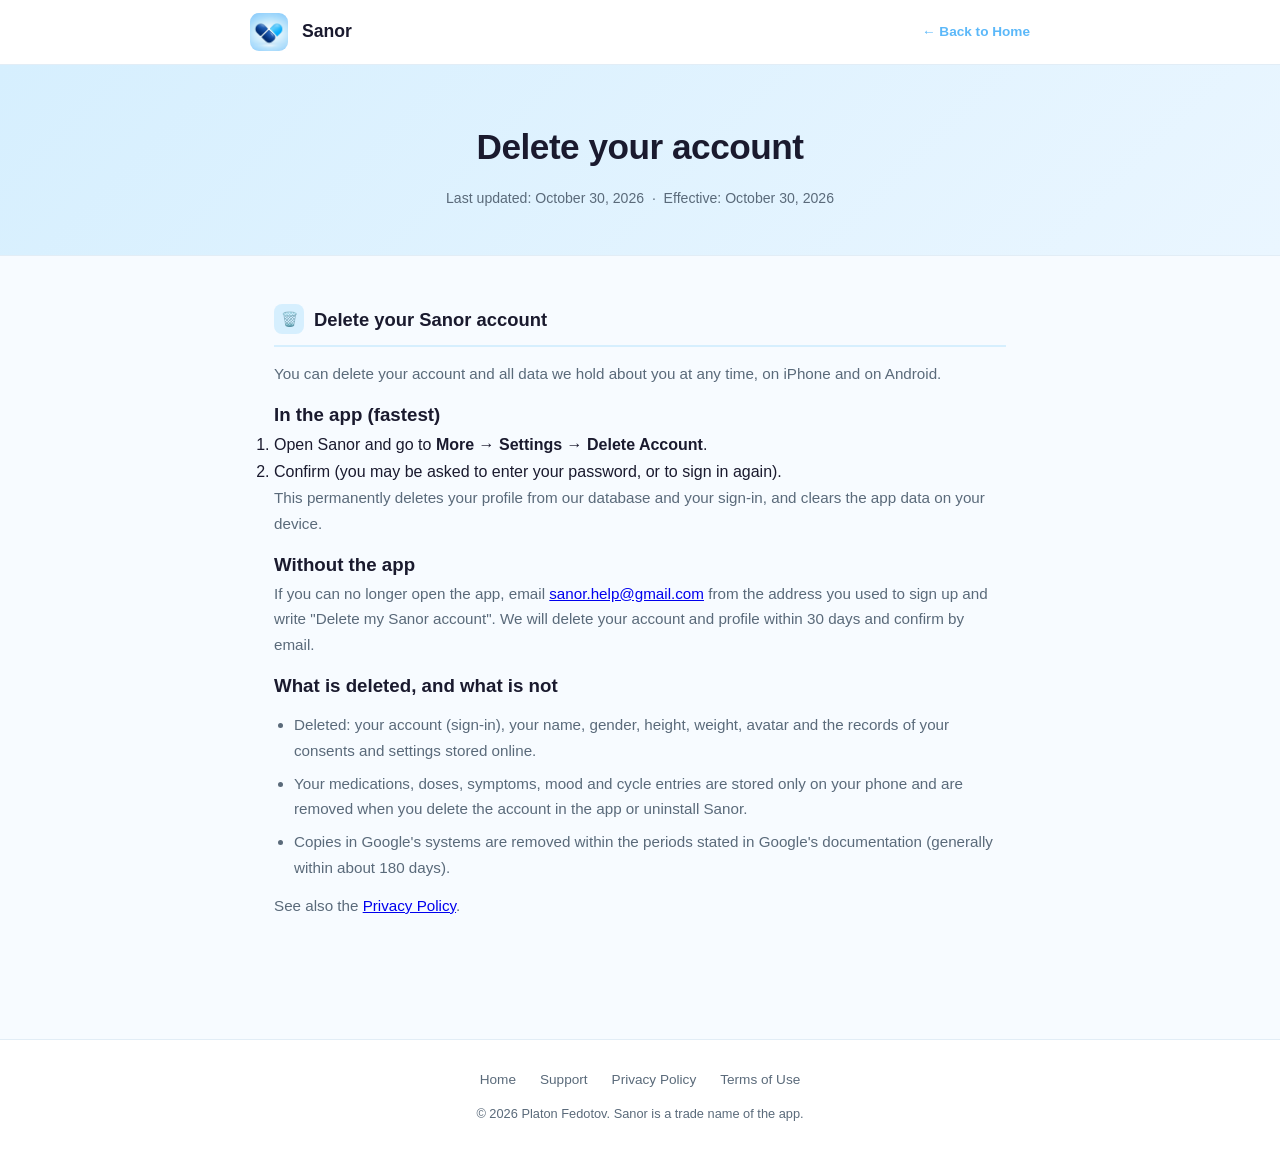
==== delete-account.html @ 9172b01b "Privacy policy for Android (Health Connect, Sign in with Google) and account deletion page Co-Author" ====
<!DOCTYPE html>
<html lang="en">
<head>
  <meta charset="UTF-8" />
  <meta name="viewport" content="width=device-width, initial-scale=1.0" />
  <title>Delete your account – Sanor</title>
  <style>
    *, *::before, *::after { box-sizing: border-box; margin: 0; padding: 0; }

    :root {
      --primary: #8DCDFB;
      --primary-dark: #5bb8f9;
      --primary-light: #d6effe;
      --text: #1a1a2e;
      --text-muted: #5a6a7a;
      --border: #e2edf6;
      --bg: #f7fbff;
      --white: #ffffff;
      --radius: 14px;
    }

    body {
      font-family: -apple-system, BlinkMacSystemFont, 'SF Pro Text', 'Segoe UI', Roboto, sans-serif;
      background: var(--bg);
      color: var(--text);
      line-height: 1.7;
    }

    header {
      background: var(--white);
      border-bottom: 1px solid var(--border);
      padding: 0 24px;
    }
    .header-inner {
      max-width: 780px;
      margin: 0 auto;
      display: flex;
      align-items: center;
      gap: 14px;
      height: 64px;
    }
    .header-logo {
      width: 38px; height: 38px;
      border-radius: 9px;
      object-fit: cover;
    }
    .header-logo-fallback {
      width: 38px; height: 38px;
      border-radius: 9px;
      background: linear-gradient(135deg, var(--primary), var(--primary-dark));
      display: flex; align-items: center; justify-content: center;
      font-size: 18px;
    }
    .header-title { font-size: 1.1rem; font-weight: 700; color: var(--text); }
    .header-back {
      margin-left: auto;
      font-size: 0.85rem;
      color: var(--primary-dark);
      text-decoration: none;
      font-weight: 600;
    }
    .header-back:hover { text-decoration: underline; }

    .hero {
      background: linear-gradient(135deg, var(--primary-light), #eaf6ff);
      padding: 52px 24px 44px;
      text-align: center;
      border-bottom: 1px solid var(--border);
    }
    .hero h1 {
      font-size: clamp(1.6rem, 4vw, 2.2rem);
      font-weight: 800;
      color: var(--text);
      letter-spacing: -0.5px;
      margin-bottom: 10px;
    }
    .hero-meta {
      font-size: 0.88rem;
      color: var(--text-muted);
    }

    main {
      max-width: 780px;
      margin: 0 auto;
      padding: 48px 24px 80px;
    }

    .intro-card {
      background: var(--white);
      border: 1.5px solid var(--primary);
      border-radius: var(--radius);
      padding: 22px 26px;
      margin-bottom: 40px;
      color: var(--text-muted);
      font-size: 0.95rem;
    }
    .intro-card strong { color: var(--text); }

    section {
      margin-bottom: 40px;
    }
    section h2 {
      font-size: 1.15rem;
      font-weight: 800;
      color: var(--text);
      margin-bottom: 14px;
      padding-bottom: 10px;
      border-bottom: 2px solid var(--primary-light);
      display: flex;
      align-items: center;
      gap: 10px;
    }
    section h2 .icon {
      width: 30px; height: 30px;
      border-radius: 8px;
      background: var(--primary-light);
      display: flex; align-items: center; justify-content: center;
      font-size: 14px;
      flex-shrink: 0;
    }
    section p {
      color: var(--text-muted);
      font-size: 0.95rem;
      margin-bottom: 12px;
    }
    section p:last-child { margin-bottom: 0; }
    section ul {
      margin: 10px 0 12px 20px;
      color: var(--text-muted);
      font-size: 0.95rem;
    }
    section ul li { margin-bottom: 7px; }

    .highlight-box {
      background: var(--primary-light);
      border-radius: 10px;
      padding: 16px 20px;
      font-size: 0.92rem;
      color: var(--text);
      margin: 14px 0;
    }

    .contact-block {
      background: var(--white);
      border: 1px solid var(--border);
      border-radius: var(--radius);
      padding: 24px 28px;
      margin-top: 14px;
    }
    .contact-block a {
      color: var(--primary-dark);
      text-decoration: none;
      font-weight: 600;
    }
    .contact-block a:hover { text-decoration: underline; }

    footer {
      background: var(--white);
      border-top: 1px solid var(--border);
      padding: 28px 24px;
      text-align: center;
    }
    .footer-inner { max-width: 780px; margin: 0 auto; }
    .footer-links {
      display: flex; justify-content: center; gap: 24px;
      margin-bottom: 12px; flex-wrap: wrap;
    }
    .footer-links a {
      color: var(--text-muted); font-size: 0.85rem;
      text-decoration: none; transition: color 0.2s;
    }
    .footer-links a:hover { color: var(--primary-dark); }
    .footer-copy { font-size: 0.8rem; color: var(--text-muted); }
  </style>
<link rel="icon" href="icon.jpeg">
</head>
<body>

<header>
  <div class="header-inner">
    <img src="icon.jpeg" alt="Sanor" class="header-logo"
         onerror="this.style.display='none'; this.nextElementSibling.style.display='flex';" />
    <div class="header-logo-fallback" style="display:none;">💊</div>
    <span class="header-title">Sanor</span>
    <a href="index.html" class="header-back">← Back to Home</a>
  </div>
</header>

<div class="hero">
  <h1>Delete your account</h1>
  <p class="hero-meta">Last updated: October 30, 2026 &nbsp;·&nbsp; Effective: October 30, 2026</p>
</div>

<main>

  <section>
    <h2><span class="icon">🗑️</span> Delete your Sanor account</h2>
    <p>You can delete your account and all data we hold about you at any time, on iPhone and on Android.</p>
    <h3>In the app (fastest)</h3>
    <ol>
      <li>Open Sanor and go to <strong>More → Settings → Delete Account</strong>.</li>
      <li>Confirm (you may be asked to enter your password, or to sign in again).</li>
    </ol>
    <p>This permanently deletes your profile from our database and your sign-in, and clears the app data on your device.</p>
    <h3>Without the app</h3>
    <p>If you can no longer open the app, email <a href="mailto:sanor.help@gmail.com">sanor.help@gmail.com</a> from the address you used to sign up and write "Delete my Sanor account". We will delete your account and profile within 30 days and confirm by email.</p>
    <h3>What is deleted, and what is not</h3>
    <ul>
      <li>Deleted: your account (sign-in), your name, gender, height, weight, avatar and the records of your consents and settings stored online.</li>
      <li>Your medications, doses, symptoms, mood and cycle entries are stored only on your phone and are removed when you delete the account in the app or uninstall Sanor.</li>
      <li>Copies in Google's systems are removed within the periods stated in Google's documentation (generally within about 180 days).</li>
    </ul>
    <p>See also the <a href="privacy.html">Privacy Policy</a>.</p>
  </section>

</main>

<footer>
  <div class="footer-inner">
    <div class="footer-links">
      <a href="index.html">Home</a>
      <a href="support.html">Support</a>
      <a href="privacy.html">Privacy Policy</a>
      <a href="terms.html">Terms of Use</a>
    </div>
    <p class="footer-copy">© 2026 Platon Fedotov. Sanor is a trade name of the app.</p>
  </div>
</footer>

</body>
</html>
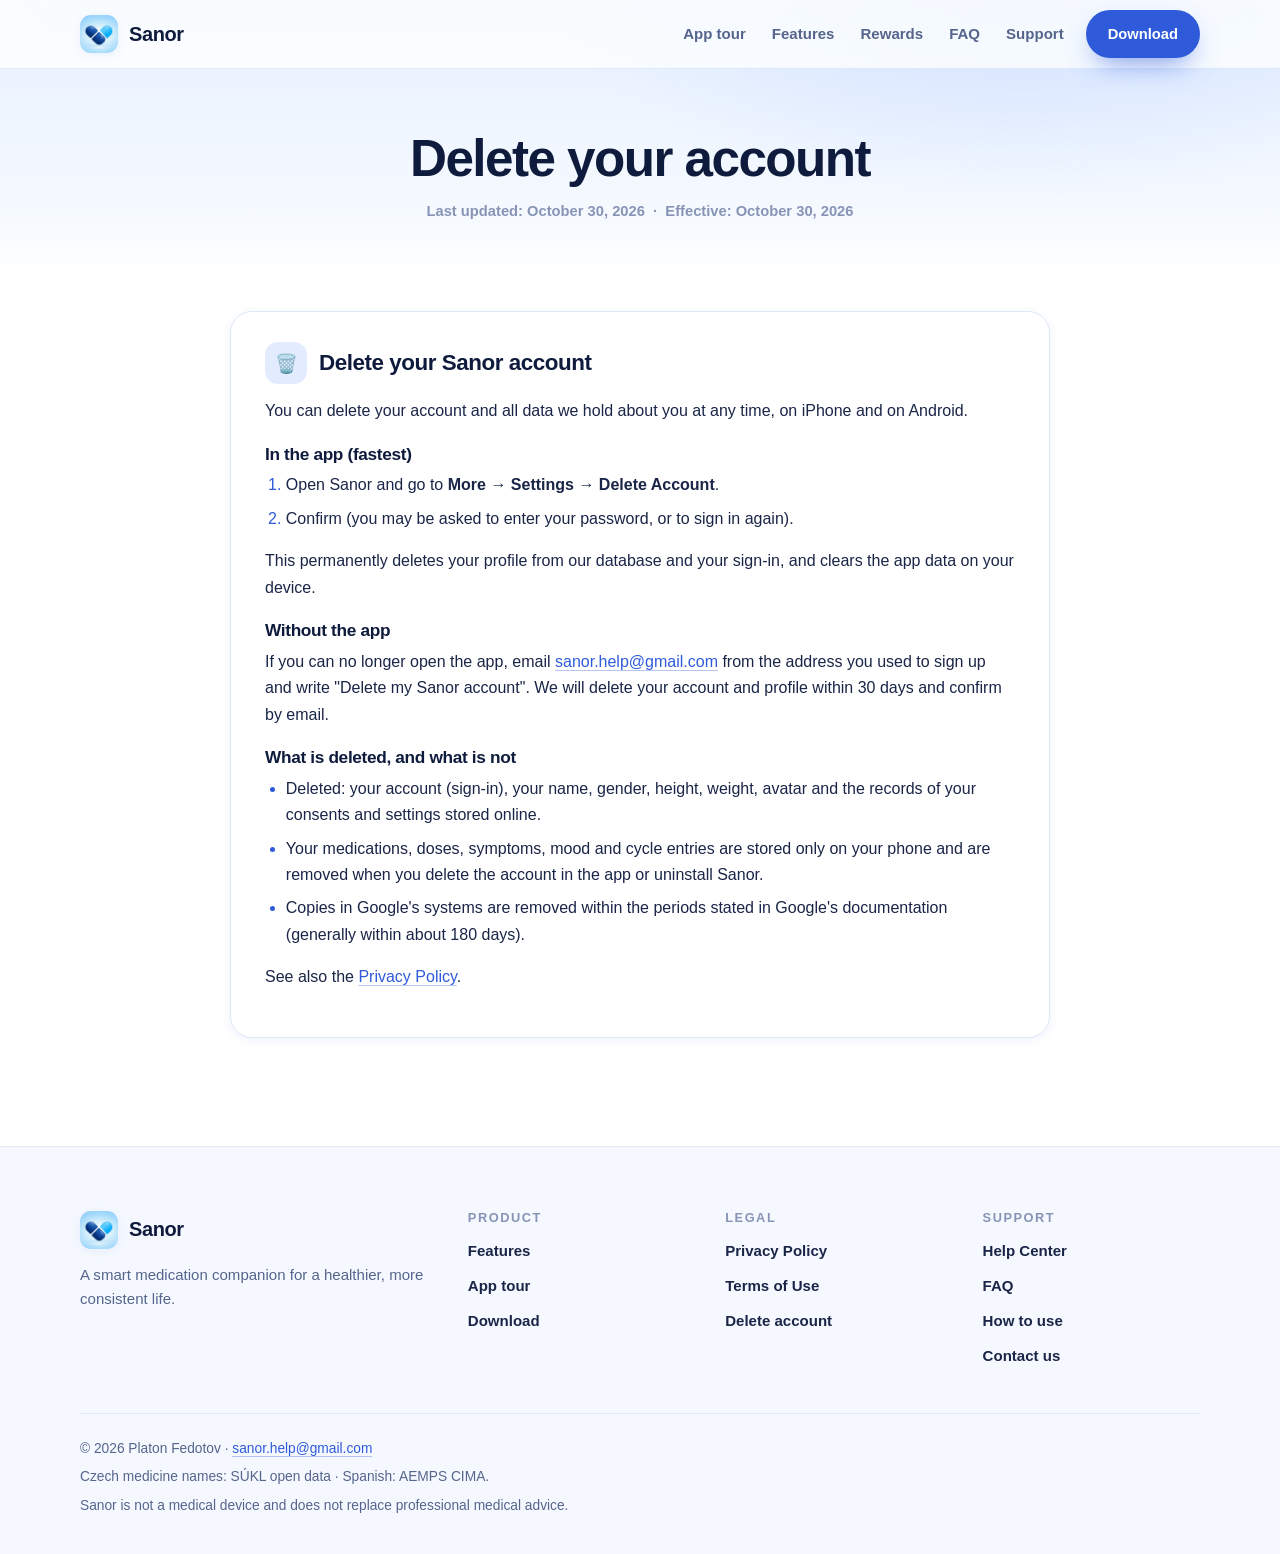
==== commit f77ab3cc: "Redesign site: light otter theme, EN/CZ/ES/DE pages, v1.7 cycle tracking - Shared assets/site.css + " ====
--- a/delete-account.html
+++ b/delete-account.html
@@ -2,197 +2,39 @@
 <html lang="en">
 <head>
   <meta charset="UTF-8" />
-  <meta name="viewport" content="width=device-width, initial-scale=1.0" />
+  <meta name="viewport" content="width=device-width, initial-scale=1" />
   <title>Delete your account – Sanor</title>
-  <style>
-    *, *::before, *::after { box-sizing: border-box; margin: 0; padding: 0; }
-
-    :root {
-      --primary: #8DCDFB;
-      --primary-dark: #5bb8f9;
-      --primary-light: #d6effe;
-      --text: #1a1a2e;
-      --text-muted: #5a6a7a;
-      --border: #e2edf6;
-      --bg: #f7fbff;
-      --white: #ffffff;
-      --radius: 14px;
-    }
-
-    body {
-      font-family: -apple-system, BlinkMacSystemFont, 'SF Pro Text', 'Segoe UI', Roboto, sans-serif;
-      background: var(--bg);
-      color: var(--text);
-      line-height: 1.7;
-    }
-
-    header {
-      background: var(--white);
-      border-bottom: 1px solid var(--border);
-      padding: 0 24px;
-    }
-    .header-inner {
-      max-width: 780px;
-      margin: 0 auto;
-      display: flex;
-      align-items: center;
-      gap: 14px;
-      height: 64px;
-    }
-    .header-logo {
-      width: 38px; height: 38px;
-      border-radius: 9px;
-      object-fit: cover;
-    }
-    .header-logo-fallback {
-      width: 38px; height: 38px;
-      border-radius: 9px;
-      background: linear-gradient(135deg, var(--primary), var(--primary-dark));
-      display: flex; align-items: center; justify-content: center;
-      font-size: 18px;
-    }
-    .header-title { font-size: 1.1rem; font-weight: 700; color: var(--text); }
-    .header-back {
-      margin-left: auto;
-      font-size: 0.85rem;
-      color: var(--primary-dark);
-      text-decoration: none;
-      font-weight: 600;
-    }
-    .header-back:hover { text-decoration: underline; }
-
-    .hero {
-      background: linear-gradient(135deg, var(--primary-light), #eaf6ff);
-      padding: 52px 24px 44px;
-      text-align: center;
-      border-bottom: 1px solid var(--border);
-    }
-    .hero h1 {
-      font-size: clamp(1.6rem, 4vw, 2.2rem);
-      font-weight: 800;
-      color: var(--text);
-      letter-spacing: -0.5px;
-      margin-bottom: 10px;
-    }
-    .hero-meta {
-      font-size: 0.88rem;
-      color: var(--text-muted);
-    }
-
-    main {
-      max-width: 780px;
-      margin: 0 auto;
-      padding: 48px 24px 80px;
-    }
-
-    .intro-card {
-      background: var(--white);
-      border: 1.5px solid var(--primary);
-      border-radius: var(--radius);
-      padding: 22px 26px;
-      margin-bottom: 40px;
-      color: var(--text-muted);
-      font-size: 0.95rem;
-    }
-    .intro-card strong { color: var(--text); }
-
-    section {
-      margin-bottom: 40px;
-    }
-    section h2 {
-      font-size: 1.15rem;
-      font-weight: 800;
-      color: var(--text);
-      margin-bottom: 14px;
-      padding-bottom: 10px;
-      border-bottom: 2px solid var(--primary-light);
-      display: flex;
-      align-items: center;
-      gap: 10px;
-    }
-    section h2 .icon {
-      width: 30px; height: 30px;
-      border-radius: 8px;
-      background: var(--primary-light);
-      display: flex; align-items: center; justify-content: center;
-      font-size: 14px;
-      flex-shrink: 0;
-    }
-    section p {
-      color: var(--text-muted);
-      font-size: 0.95rem;
-      margin-bottom: 12px;
-    }
-    section p:last-child { margin-bottom: 0; }
-    section ul {
-      margin: 10px 0 12px 20px;
-      color: var(--text-muted);
-      font-size: 0.95rem;
-    }
-    section ul li { margin-bottom: 7px; }
-
-    .highlight-box {
-      background: var(--primary-light);
-      border-radius: 10px;
-      padding: 16px 20px;
-      font-size: 0.92rem;
-      color: var(--text);
-      margin: 14px 0;
-    }
-
-    .contact-block {
-      background: var(--white);
-      border: 1px solid var(--border);
-      border-radius: var(--radius);
-      padding: 24px 28px;
-      margin-top: 14px;
-    }
-    .contact-block a {
-      color: var(--primary-dark);
-      text-decoration: none;
-      font-weight: 600;
-    }
-    .contact-block a:hover { text-decoration: underline; }
-
-    footer {
-      background: var(--white);
-      border-top: 1px solid var(--border);
-      padding: 28px 24px;
-      text-align: center;
-    }
-    .footer-inner { max-width: 780px; margin: 0 auto; }
-    .footer-links {
-      display: flex; justify-content: center; gap: 24px;
-      margin-bottom: 12px; flex-wrap: wrap;
-    }
-    .footer-links a {
-      color: var(--text-muted); font-size: 0.85rem;
-      text-decoration: none; transition: color 0.2s;
-    }
-    .footer-links a:hover { color: var(--primary-dark); }
-    .footer-copy { font-size: 0.8rem; color: var(--text-muted); }
-  </style>
-<link rel="icon" href="icon.jpeg">
+  <meta name="description" content="How to delete your Sanor account and data, in the app or by email." />
+  <meta name="theme-color" content="#e7f0ff" />
+  <link rel="icon" href="/icon.jpeg" />
+  <link rel="apple-touch-icon" href="/icon.jpeg" />
+  <link rel="canonical" href="https://www.sanorapp.com/delete-account.html" />
+  <link rel="stylesheet" href="/assets/site.css" />
 </head>
 <body>
-
-<header>
-  <div class="header-inner">
-    <img src="icon.jpeg" alt="Sanor" class="header-logo"
-         onerror="this.style.display='none'; this.nextElementSibling.style.display='flex';" />
-    <div class="header-logo-fallback" style="display:none;">💊</div>
-    <span class="header-title">Sanor</span>
-    <a href="index.html" class="header-back">← Back to Home</a>
+<header class="nav">
+  <div class="wrap nav-in">
+    <a class="brand" href="/" aria-label="Sanor"><img src="/icon.jpeg" alt="" width="38" height="38" />Sanor</a>
+    <ul class="nav-links">
+      <li><a href="/#tour">App tour</a></li>
+      <li><a href="/#features">Features</a></li>
+      <li><a href="/#rewards">Rewards</a></li>
+      <li><a href="/#faq">FAQ</a></li>
+      <li><a href="/support.html">Support</a></li>
+    </ul>
+    <a class="btn btn-primary btn-sm" href="https://apps.apple.com/cz/app/sanor/id6766075127">Download</a>
   </div>
 </header>
 
-<div class="hero">
-  <h1>Delete your account</h1>
-  <p class="hero-meta">Last updated: October 30, 2026 &nbsp;·&nbsp; Effective: October 30, 2026</p>
+<div class="page-hero">
+  <div class="wrap">
+    <h1>Delete your account</h1>
+    <p class="meta">Last updated: October 30, 2026 &nbsp;·&nbsp; Effective: October 30, 2026</p>
+    
+  </div>
 </div>
 
-<main>
-
+<main class="doc" id="main">
   <section>
     <h2><span class="icon">🗑️</span> Delete your Sanor account</h2>
     <p>You can delete your account and all data we hold about you at any time, on iPhone and on Android.</p>
@@ -212,20 +54,49 @@
     </ul>
     <p>See also the <a href="privacy.html">Privacy Policy</a>.</p>
   </section>
-
 </main>
 
-<footer>
-  <div class="footer-inner">
-    <div class="footer-links">
-      <a href="index.html">Home</a>
-      <a href="support.html">Support</a>
-      <a href="privacy.html">Privacy Policy</a>
-      <a href="terms.html">Terms of Use</a>
+<footer class="footer">
+  <div class="wrap">
+    <div class="foot-grid">
+      <div>
+        <a class="brand" href="/"><img src="/icon.jpeg" alt="" width="38" height="38" />Sanor</a>
+        <p>A smart medication companion for a healthier, more consistent life.</p>
+      </div>
+      <div>
+        <h4>Product</h4>
+        <ul>
+          <li><a href="/#features">Features</a></li>
+          <li><a href="/#tour">App tour</a></li>
+          <li><a href="/#download">Download</a></li>
+        </ul>
+      </div>
+      <div>
+        <h4>Legal</h4>
+        <ul>
+          <li><a href="/privacy.html">Privacy Policy</a></li>
+          <li><a href="/terms.html">Terms of Use</a></li>
+          <li><a href="/delete-account.html">Delete account</a></li>
+        </ul>
+      </div>
+      <div>
+        <h4>Support</h4>
+        <ul>
+          <li><a href="/support.html">Help Center</a></li>
+          <li><a href="/support.html#faq">FAQ</a></li>
+          <li><a href="/support.html#how-to">How to use</a></li>
+          <li><a href="mailto:sanor.help@gmail.com">Contact us</a></li>
+        </ul>
+      </div>
     </div>
-    <p class="footer-copy">© 2026 Platon Fedotov. Sanor is a trade name of the app.</p>
+    <div class="foot-bottom">
+      <p>© 2026 Platon Fedotov · <a href="mailto:sanor.help@gmail.com">sanor.help@gmail.com</a></p>
+      <p>Czech medicine names: SÚKL open data · Spanish: AEMPS CIMA.</p>
+      <p>Sanor is not a medical device and does not replace professional medical advice.</p>
+    </div>
   </div>
 </footer>
 
+<script src="/assets/site.js" defer></script>
 </body>
 </html>
--- a/assets/site.css
+++ b/assets/site.css
@@ -0,0 +1,442 @@
+/* ==========================================================================
+   Sanor website — shared styles (home, support, privacy, terms, delete-account)
+   Light, soft, rounded — matches the app (sky blue, cobalt, otter).
+   ========================================================================== */
+
+:root {
+  --sky-50:  #f5f9ff;
+  --sky-100: #eaf2ff;
+  --sky-200: #d9e7ff;
+  --sky-300: #bcd5fb;
+  --blue:        #2f5bdb;
+  --blue-hover:  #244ac0;
+  --blue-soft:   #e3ebff;
+  --navy:  #0f1b3d;
+  --text:  #1a2547;
+  --muted: #55648c;
+  --faint: #8794b5;
+  --line:  #dfe8f7;
+  --white: #ffffff;
+  --green: #2fc88c;
+  --green-soft: #dcf6ec;
+  --amber: #c97a00;
+  --amber-soft: #fff1d9;
+  --purple: #8b6cf6;
+  --purple-soft: #ece6ff;
+  --coral: #ff7b5c;
+  --coral-soft: #ffe6df;
+
+  --r-sm: 14px;
+  --r-md: 22px;
+  --r-lg: 32px;
+  --shadow-sm: 0 2px 10px rgba(47, 91, 219, .08);
+  --shadow-md: 0 14px 40px -14px rgba(47, 91, 219, .28);
+  --shadow-lg: 0 40px 80px -30px rgba(25, 45, 110, .45);
+
+  --font: ui-rounded, "SF Pro Rounded", -apple-system, BlinkMacSystemFont, "Segoe UI", "Helvetica Neue", Roboto, Arial, sans-serif;
+  --wrap: 1120px;
+}
+
+*, *::before, *::after { box-sizing: border-box; }
+html { scroll-behavior: smooth; -webkit-text-size-adjust: 100%; }
+body {
+  margin: 0;
+  font-family: var(--font);
+  color: var(--text);
+  background: var(--white);
+  line-height: 1.65;
+  -webkit-font-smoothing: antialiased;
+  overflow-x: hidden;
+}
+img, svg { max-width: 100%; }
+img { display: block; }
+a { color: var(--blue); text-decoration-color: rgba(47,91,219,.35); text-underline-offset: 3px; }
+a:hover { color: var(--blue-hover); }
+h1, h2, h3, h4 { color: var(--navy); line-height: 1.15; margin: 0; letter-spacing: -.02em; text-wrap: balance; }
+p { margin: 0 0 1em; }
+/* long compound words (German, Czech): never push a grid column wider than the screen */
+.news > *, .plat > *, .row > *, .bento > *, .rewards-grid > *, .p3 > *, .cta-card > *, .foot-grid > * { min-width: 0; }
+h1, h2, h3, p, li { overflow-wrap: break-word; }
+@media (max-width: 980px) { h2, h3, .card p, .news-main li { hyphens: auto; -webkit-hyphens: auto; } }
+.wrap { width: min(var(--wrap), 100% - 40px); margin-inline: auto; }
+.sr-only { position: absolute; width: 1px; height: 1px; overflow: hidden; clip: rect(0 0 0 0); white-space: nowrap; }
+:focus-visible { outline: 3px solid var(--blue); outline-offset: 3px; border-radius: 8px; }
+
+.ico { width: 1.25em; height: 1.25em; fill: none; stroke: currentColor; stroke-width: 2; stroke-linecap: round; stroke-linejoin: round; flex: none; }
+
+/* ── Buttons ───────────────────────────────────────────────────────────── */
+.btn {
+  display: inline-flex; align-items: center; justify-content: center; gap: 10px;
+  font: inherit; font-weight: 700; font-size: 1rem;
+  padding: 15px 26px; border-radius: 999px; border: 2px solid transparent;
+  text-decoration: none; cursor: pointer;
+  transition: transform .18s ease, box-shadow .2s ease, background .2s ease, border-color .2s ease;
+}
+.btn:hover { transform: translateY(-2px); }
+.btn-primary { background: var(--blue); color: #fff; box-shadow: 0 12px 28px -10px rgba(47,91,219,.7); }
+.btn-primary:hover { background: var(--blue-hover); color: #fff; box-shadow: 0 16px 34px -10px rgba(47,91,219,.8); }
+.btn-ghost { background: rgba(255,255,255,.7); color: var(--navy); border-color: var(--sky-300); }
+.btn-ghost:hover { background: #fff; border-color: var(--blue); color: var(--blue); }
+.btn-sm { padding: 10px 20px; font-size: .92rem; }
+.btn-light { background: #fff; color: var(--blue); box-shadow: 0 12px 28px -12px rgba(15,27,61,.5); }
+.btn-light:hover { color: var(--blue-hover); }
+
+/* ── Navigation ────────────────────────────────────────────────────────── */
+.nav {
+  position: fixed; inset: 0 0 auto 0; z-index: 100;
+  background: rgba(255,255,255,.78);
+  backdrop-filter: saturate(1.6) blur(18px); -webkit-backdrop-filter: saturate(1.6) blur(18px);
+  border-bottom: 1px solid rgba(188,213,251,.5);
+}
+.nav-in { display: flex; align-items: center; gap: 22px; height: 68px; }
+.brand { display: inline-flex; align-items: center; gap: 11px; text-decoration: none; color: var(--navy); font-weight: 800; font-size: 1.25rem; letter-spacing: -.02em; margin-right: auto; }
+.brand img { width: 38px; height: 38px; border-radius: 11px; box-shadow: var(--shadow-sm); }
+.nav-links { display: flex; gap: 26px; list-style: none; margin: 0; padding: 0; }
+.nav-links a { color: var(--muted); text-decoration: none; font-weight: 600; font-size: .94rem; padding: 6px 0; }
+.nav-links a:hover { color: var(--blue); }
+.lang { display: inline-flex; background: var(--sky-100); border-radius: 999px; padding: 3px; gap: 2px; }
+.lang a { text-decoration: none; font-weight: 700; font-size: .78rem; color: var(--muted); padding: 5px 10px; border-radius: 999px; letter-spacing: .04em; }
+.lang a[aria-current="true"] { background: #fff; color: var(--blue); box-shadow: var(--shadow-sm); }
+.lang a:hover { color: var(--blue); }
+
+/* ── Hero ──────────────────────────────────────────────────────────────── */
+.hero {
+  position: relative; overflow: hidden;
+  padding: 140px 0 90px;
+  background:
+    radial-gradient(900px 520px at 85% 0%, #cfe0ff 0%, transparent 62%),
+    radial-gradient(700px 480px at 0% 30%, #e3efff 0%, transparent 60%),
+    linear-gradient(180deg, #e7f0ff 0%, #f6faff 70%, #fff 100%);
+}
+.hero-grid { display: grid; grid-template-columns: 1.05fr .95fr; gap: 40px; align-items: center; }
+.hero-grid > * { min-width: 0; }
+.pill {
+  display: inline-flex; align-items: center; gap: 8px;
+  background: #fff; color: var(--blue); font-weight: 700; font-size: .82rem;
+  padding: 7px 14px 7px 10px; border-radius: 999px; box-shadow: var(--shadow-sm); margin-bottom: 22px;
+}
+.pill i { width: 8px; height: 8px; border-radius: 50%; background: var(--green); box-shadow: 0 0 0 4px var(--green-soft); }
+.hero h1 { font-size: clamp(2.3rem, 4.4vw, 3.9rem); font-weight: 900; letter-spacing: -.035em; line-height: 1.06; margin-bottom: 22px; overflow-wrap: break-word; }
+.hero h1 em { font-style: normal; color: var(--blue); position: relative; }
+.hero h1 em::after {
+  content: ""; position: absolute; left: 0; right: 0; bottom: -.05em; height: .14em; border-radius: 99px;
+  background: linear-gradient(90deg, var(--sky-300), rgba(188,213,251,0));
+}
+.hero-sub { font-size: 1.18rem; color: var(--muted); max-width: 33em; margin-bottom: 32px; }
+.hero-cta { display: flex; flex-wrap: wrap; gap: 14px; margin-bottom: 30px; }
+.chips { display: flex; flex-wrap: wrap; gap: 10px 10px; padding: 0; margin: 0; list-style: none; }
+.chips li { display: inline-flex; align-items: center; gap: 7px; font-size: .88rem; font-weight: 600; color: var(--muted); background: rgba(255,255,255,.75); border: 1px solid var(--line); border-radius: 999px; padding: 6px 13px 6px 10px; }
+.chips .ico { color: var(--green); width: 1.1em; height: 1.1em; }
+
+.hero-visual { position: relative; display: flex; justify-content: center; min-height: 560px; }
+.hero-visual .phone { width: min(300px, 62vw); transform: rotate(2.5deg); }
+.hero-otter {
+  position: absolute; left: -4%; bottom: -4%; width: 168px; height: 168px; border-radius: 50%;
+  border: 6px solid #fff; box-shadow: var(--shadow-md); object-fit: cover; background: #fff; z-index: 3;
+}
+.float {
+  position: absolute; z-index: 4; display: flex; align-items: center; gap: 12px;
+  background: rgba(255,255,255,.96); border-radius: 20px; padding: 12px 16px 12px 12px;
+  box-shadow: 0 18px 40px -16px rgba(25,45,110,.4); font-size: .9rem; line-height: 1.25;
+  animation: bob 6s ease-in-out infinite;
+}
+.float b { display: block; color: var(--navy); font-size: .95rem; }
+.float span { color: var(--muted); font-size: .8rem; }
+.float .dot { width: 40px; height: 40px; border-radius: 13px; display: grid; place-items: center; flex: none; }
+.float-a { top: 9%; right: -2%; }
+.float-b { top: 44%; left: -6%; animation-delay: -2s; }
+.float-c { bottom: 8%; right: -4%; animation-delay: -4s; }
+.dot-orange { background: var(--amber-soft); color: var(--amber); }
+.dot-green { background: var(--green-soft); color: #139a66; }
+.dot-blue { background: var(--blue-soft); color: var(--blue); }
+@keyframes bob { 0%,100% { transform: translateY(0); } 50% { transform: translateY(-9px); } }
+
+/* ── Phone frame ───────────────────────────────────────────────────────── */
+.phone {
+  position: relative; background: linear-gradient(160deg, #1c2a55, #0b1330);
+  border-radius: 46px; padding: 9px;
+  box-shadow: var(--shadow-lg), inset 0 0 0 1.5px rgba(255,255,255,.14);
+}
+.phone img { width: 100%; height: auto; border-radius: 38px; background: var(--sky-100); }
+
+/* ── Sections ──────────────────────────────────────────────────────────── */
+.section { padding: 100px 0; }
+.section-tint { background: linear-gradient(180deg, #fff 0%, var(--sky-50) 18%, var(--sky-50) 82%, #fff 100%); }
+.head { max-width: 640px; margin: 0 auto 60px; text-align: center; }
+.eyebrow { display: inline-block; font-size: .78rem; font-weight: 800; letter-spacing: .12em; text-transform: uppercase; color: var(--blue); background: var(--blue-soft); padding: 6px 14px; border-radius: 999px; margin-bottom: 16px; }
+.head h2 { font-size: clamp(2rem, 4vw, 3rem); font-weight: 900; letter-spacing: -.03em; margin-bottom: 14px; }
+.head p { color: var(--muted); font-size: 1.08rem; margin: 0; }
+
+/* Hero pill as a link */
+a.pill { text-decoration: none; max-width: 100%; transition: transform .18s ease, box-shadow .2s ease; }
+a.pill:hover { transform: translateY(-1px); box-shadow: var(--shadow-md); color: var(--blue); }
+a.pill i { flex: none; }
+a.pill .ico { width: 1em; height: 1em; stroke-width: 2.6; flex: none; }
+
+/* Cycle section (new in 1.7) */
+.section-warm { background: linear-gradient(180deg, #fff 0%, #fff4f1 16%, #fff4f1 84%, #fff 100%); overflow-x: clip; }
+.eyebrow-coral { background: var(--coral-soft); color: #d2472c; }
+.cy-visual { position: relative; width: min(340px, 100%); }
+.cy-card { position: relative; background: #fff; border-radius: 34px; padding: 22px 22px 20px; box-shadow: var(--shadow-lg), 0 0 0 1px rgba(255,123,92,.14); }
+.cy-card::before { content: ""; position: absolute; inset: -30px; z-index: -1; border-radius: 50%; background: radial-gradient(closest-side, rgba(255,123,92,.20), transparent); filter: blur(8px); }
+.cy-head { display: flex; align-items: center; gap: 12px; margin-bottom: 4px; }
+.cy-head .tagico { width: 38px; height: 38px; border-radius: 12px; margin: 0; display: grid; place-items: center; }
+.cy-head .tagico .ico { width: 20px; height: 20px; }
+.cy-head b { font-size: 1.15rem; color: var(--navy); }
+.cy-ring { position: relative; width: 216px; margin: 6px auto 0; }
+.cy-ring svg { width: 100%; height: auto; display: block; }
+.cy-center { position: absolute; inset: 0; display: grid; place-content: center; text-align: center; gap: 2px; padding: 0 34px; }
+.cy-center b { font-size: 2.1rem; font-weight: 900; color: var(--navy); letter-spacing: -.03em; line-height: 1.05; }
+.cy-center span { font-size: .8rem; font-weight: 700; color: #139a66; line-height: 1.25; }
+.cy-line { text-align: center; font-weight: 700; color: var(--muted); font-size: .92rem; margin: 6px 0 14px; }
+.cy-next { display: flex; justify-content: space-between; align-items: center; background: var(--sky-50); border: 1px solid var(--line); border-radius: 16px; padding: 11px 16px; font-size: .88rem; margin-bottom: 14px; }
+.cy-next span { color: var(--muted); font-weight: 600; }
+.cy-next b { color: var(--navy); }
+.cy-legend { list-style: none; display: flex; flex-wrap: wrap; justify-content: center; gap: 6px 14px; padding: 0; margin: 0 0 16px; font-size: .76rem; font-weight: 600; color: var(--muted); }
+.cy-legend li { display: inline-flex; align-items: center; gap: 6px; }
+.cy-legend i { width: 9px; height: 9px; border-radius: 50%; display: inline-block; }
+.cy-legend .lp { background: var(--coral); }
+.cy-legend .lf { background: #fff; border: 2px solid var(--coral); }
+.cy-legend .lg { background: var(--green); }
+.cy-legend .lo { background: var(--purple); }
+.cy-actions { display: flex; flex-wrap: wrap; gap: 8px; align-items: center; }
+.cy-chip { background: var(--purple-soft); color: #6a4fd6; font-weight: 700; font-size: .78rem; padding: 7px 12px; border-radius: 999px; }
+.cy-btn { margin-left: auto; background: var(--blue); color: #fff; font-weight: 700; font-size: .85rem; padding: 9px 16px; border-radius: 999px; box-shadow: 0 8px 18px -8px rgba(47,91,219,.8); }
+.cy-otter { position: absolute; right: -34px; top: -38px; z-index: 2; width: 104px; height: 104px; border-radius: 50%; border: 5px solid #fff; background: #fff; box-shadow: var(--shadow-md); object-fit: cover; }
+.cy-note { margin: 22px 0 0; padding: 14px 18px; border-radius: 16px; background: rgba(255,255,255,.8); border: 1px solid #ffd9d0; color: var(--muted); font-size: .92rem; }
+.row-text .eyebrow { margin-bottom: 18px; }
+
+/* Stats strip */
+.strip { margin-top: -34px; position: relative; z-index: 5; }
+.strip-card { display: grid; grid-template-columns: repeat(4, 1fr); background: #fff; border-radius: var(--r-lg); box-shadow: var(--shadow-md); padding: 26px 10px; border: 1px solid var(--line); }
+.stat { text-align: center; padding: 6px 12px; }
+.stat + .stat { border-left: 1px solid var(--line); }
+.stat b { display: block; font-size: 2.1rem; font-weight: 900; color: var(--blue); letter-spacing: -.03em; line-height: 1.1; }
+.stat span { color: var(--muted); font-size: .9rem; }
+
+/* Feature rows */
+.row { display: grid; grid-template-columns: 1fr 1fr; gap: 70px; align-items: center; }
+.row + .row { margin-top: 110px; }
+.row.flip .row-media { order: 2; }
+.row-media { position: relative; display: flex; justify-content: center; }
+.row-media::before { content: ""; position: absolute; inset: 6% 6% 2%; border-radius: 50%; background: radial-gradient(closest-side, var(--sky-200), transparent); filter: blur(10px); }
+.row-media .phone { width: min(290px, 70vw); position: relative; }
+.row-text .tagico { width: 52px; height: 52px; border-radius: 17px; display: grid; place-items: center; margin-bottom: 20px; }
+.row-text .tagico .ico { width: 26px; height: 26px; }
+.row-text h3 { font-size: clamp(1.7rem, 3vw, 2.3rem); font-weight: 900; letter-spacing: -.03em; margin-bottom: 14px; }
+.row-text p { color: var(--muted); font-size: 1.08rem; }
+.ticks { list-style: none; padding: 0; margin: 22px 0 0; display: grid; gap: 12px; }
+.ticks li { display: flex; gap: 12px; align-items: flex-start; font-weight: 600; color: var(--text); }
+.ticks .ico { color: #fff; background: var(--green); border-radius: 50%; padding: 4px; width: 1.55em; height: 1.55em; margin-top: 1px; stroke-width: 3; }
+.bg-blue { background: var(--blue-soft); color: var(--blue); }
+.bg-amber { background: var(--amber-soft); color: var(--amber); }
+.bg-green { background: var(--green-soft); color: #139a66; }
+.bg-purple { background: var(--purple-soft); color: var(--purple); }
+.bg-coral { background: var(--coral-soft); color: #e0553a; }
+
+/* Bento */
+.bento { display: grid; grid-template-columns: repeat(6, 1fr); gap: 20px; }
+.card { background: #fff; border: 1px solid var(--line); border-radius: var(--r-md); padding: 28px; box-shadow: var(--shadow-sm); transition: transform .25s ease, box-shadow .25s ease; }
+.card:hover { transform: translateY(-4px); box-shadow: var(--shadow-md); }
+.card .tagico { width: 48px; height: 48px; border-radius: 15px; display: grid; place-items: center; margin-bottom: 18px; }
+.card h3 { font-size: 1.2rem; font-weight: 800; margin-bottom: 8px; letter-spacing: -.02em; }
+.card p { color: var(--muted); font-size: .98rem; margin: 0; }
+.span-2 { grid-column: span 2; }
+.span-3 { grid-column: span 3; }
+.span-4 { grid-column: span 4; }
+.card-new { position: relative; background: linear-gradient(145deg, #2f5bdb 0%, #4a78f0 100%); color: #fff; border: none; }
+.card-new h3 { color: #fff; }
+.card-new p { color: rgba(255,255,255,.88); }
+.card-new .tagico { background: rgba(255,255,255,.2); color: #fff; }
+.badge-new { position: absolute; top: 22px; right: 22px; background: #fff; color: var(--blue); font-weight: 800; font-size: .72rem; letter-spacing: .08em; text-transform: uppercase; padding: 5px 11px; border-radius: 999px; }
+
+/* Rewards */
+.rewards-grid { display: grid; grid-template-columns: repeat(4, 1fr); gap: 20px; }
+.award { text-align: center; padding: 22px 16px 20px; }
+.award img { width: 132px; height: 132px; margin: 0 auto 14px; border-radius: 50%; object-fit: cover; box-shadow: 0 0 0 5px var(--blue-soft); background: #fff; }
+.award h3 { font-size: 1.02rem; margin-bottom: 2px; }
+.award span { font-size: .84rem; color: var(--faint); font-weight: 600; }
+
+/* What's new */
+.news { display: grid; grid-template-columns: 1.3fr 1fr; gap: 24px; align-items: stretch; }
+.news-main { background: linear-gradient(160deg, #eaf2ff, #fff 70%); border: 1px solid var(--sky-300); border-radius: var(--r-lg); padding: 38px; box-shadow: var(--shadow-md); }
+.ver { display: inline-flex; align-items: center; gap: 8px; background: var(--blue); color: #fff; font-weight: 800; font-size: .85rem; padding: 6px 14px; border-radius: 999px; margin-bottom: 18px; }
+.news-main h3 { font-size: 1.9rem; font-weight: 900; margin-bottom: 18px; }
+.news-main .ticks li { font-weight: 500; }
+.old-list { display: grid; gap: 14px; align-content: start; }
+.old { background: #fff; border: 1px solid var(--line); border-radius: var(--r-md); padding: 18px 22px; }
+.old b { display: inline-block; color: var(--blue); font-weight: 800; margin-bottom: 4px; }
+.old p { margin: 0; color: var(--muted); font-size: .94rem; }
+
+/* Platforms + languages */
+.plat { display: grid; grid-template-columns: 1fr 1fr; gap: 24px; }
+.plat .card { display: flex; flex-direction: column; align-items: flex-start; gap: 6px; padding: 34px; }
+.plat h3 { font-size: 1.5rem; }
+.status { display: inline-flex; align-items: center; gap: 8px; font-size: .82rem; font-weight: 800; letter-spacing: .06em; text-transform: uppercase; padding: 5px 12px; border-radius: 999px; margin-bottom: 10px; }
+.status.live { background: var(--green-soft); color: #0f8a5a; }
+.status.soon { background: var(--amber-soft); color: var(--amber); }
+.plat .btn { margin-top: 16px; }
+.langs { display: flex; flex-wrap: wrap; justify-content: center; gap: 12px; margin-top: 48px; padding: 0; list-style: none; }
+.langs li { background: #fff; border: 1px solid var(--line); border-radius: 999px; padding: 9px 18px; font-weight: 700; color: var(--navy); box-shadow: var(--shadow-sm); }
+
+/* Privacy */
+.privacy-band { background: linear-gradient(160deg, #0f1b3d 0%, #1b2f6e 100%); color: #fff; border-radius: 40px; padding: 64px 56px; position: relative; overflow: hidden; }
+.privacy-band::after { content: ""; position: absolute; width: 520px; height: 520px; right: -140px; top: -160px; background: radial-gradient(closest-side, rgba(92,140,255,.45), transparent); }
+.privacy-band h2 { color: #fff; font-size: clamp(1.9rem, 3.6vw, 2.7rem); font-weight: 900; max-width: 14em; margin-bottom: 14px; position: relative; z-index: 1; }
+.privacy-band > p { color: rgba(255,255,255,.8); max-width: 38em; font-size: 1.08rem; position: relative; z-index: 1; }
+.p3 { display: grid; grid-template-columns: repeat(3, 1fr); gap: 20px; margin: 36px 0 30px; position: relative; z-index: 1; }
+.p3 div { background: rgba(255,255,255,.09); border: 1px solid rgba(255,255,255,.14); border-radius: var(--r-md); padding: 22px; }
+.p3 .ico { color: #9cc0ff; width: 28px; height: 28px; margin-bottom: 12px; }
+.p3 b { display: block; margin-bottom: 4px; font-size: 1.05rem; }
+.p3 span { color: rgba(255,255,255,.75); font-size: .93rem; line-height: 1.5; display: block; }
+.privacy-band a.more { color: #fff; font-weight: 700; position: relative; z-index: 1; }
+
+/* FAQ */
+.faq { max-width: 780px; margin: 0 auto; display: grid; gap: 12px; }
+.faq-item { background: #fff; border: 1px solid var(--line); border-radius: var(--r-md); overflow: hidden; transition: box-shadow .2s; }
+.faq-item.open { box-shadow: var(--shadow-md); border-color: var(--sky-300); }
+.faq-q { all: unset; box-sizing: border-box; width: 100%; display: flex; align-items: center; justify-content: space-between; gap: 16px; cursor: pointer; padding: 20px 24px; font-weight: 800; font-size: 1.05rem; color: var(--navy); }
+.faq-q:focus-visible { outline: 3px solid var(--blue); outline-offset: -3px; border-radius: var(--r-md); }
+.faq-q .ico { color: var(--blue); transition: transform .25s; }
+.faq-item.open .faq-q .ico { transform: rotate(180deg); }
+.faq-a { display: none; padding: 0 24px 22px; color: var(--muted); }
+.faq-a p:last-child { margin-bottom: 0; }
+.faq-item.open .faq-a { display: block; }
+.faq-more { text-align: center; margin-top: 26px; font-weight: 700; }
+
+/* CTA */
+.cta { padding: 20px 0 110px; }
+.cta-card { position: relative; overflow: hidden; border-radius: 44px; padding: 70px 56px; background: linear-gradient(135deg, #2f5bdb 0%, #5b8cff 100%); color: #fff; display: grid; grid-template-columns: 1fr auto; gap: 30px; align-items: center; box-shadow: 0 40px 80px -36px rgba(47,91,219,.8); }
+.cta-card::before { content: ""; position: absolute; width: 480px; height: 480px; left: -140px; bottom: -240px; border-radius: 50%; background: rgba(255,255,255,.12); }
+.cta-card h2 { color: #fff; font-size: clamp(2rem, 4vw, 3.2rem); font-weight: 900; margin-bottom: 14px; position: relative; max-width: 12em; }
+.cta-card p { color: rgba(255,255,255,.9); font-size: 1.08rem; margin-bottom: 28px; position: relative; max-width: 30em; }
+.cta-card img { width: 210px; height: 210px; border-radius: 50%; border: 7px solid rgba(255,255,255,.9); background: #fff; position: relative; object-fit: cover; box-shadow: 0 24px 50px -20px rgba(0,0,0,.5); }
+
+/* Footer */
+.footer { background: var(--sky-50); border-top: 1px solid var(--line); padding: 64px 0 36px; color: var(--muted); font-size: .94rem; }
+.foot-grid { display: grid; grid-template-columns: 1.6fr 1fr 1fr 1fr; gap: 40px; margin-bottom: 44px; }
+.footer .brand { margin-bottom: 14px; }
+.footer p { max-width: 24em; }
+.footer h4 { font-size: .8rem; letter-spacing: .12em; text-transform: uppercase; color: var(--faint); margin-bottom: 14px; }
+.footer ul { list-style: none; margin: 0; padding: 0; display: grid; gap: 10px; }
+.footer ul a { color: var(--text); text-decoration: none; font-weight: 600; }
+.footer ul a:hover { color: var(--blue); }
+.foot-bottom { border-top: 1px solid var(--line); padding-top: 24px; font-size: .86rem; display: grid; gap: 6px; }
+.foot-bottom p { margin: 0; max-width: none; }
+
+/* Scroll reveal */
+.reveal { opacity: 0; transform: translateY(26px); transition: opacity .7s ease, transform .7s ease; }
+.reveal.in { opacity: 1; transform: none; }
+.no-js .reveal { opacity: 1; transform: none; }
+
+/* ==========================================================================
+   Inner pages (Support / Privacy / Terms / Delete account)
+   ========================================================================== */
+.page-hero {
+  padding: 130px 0 54px; text-align: center;
+  background: radial-gradient(800px 380px at 80% -10%, #cfe0ff, transparent 60%), linear-gradient(180deg, #e7f0ff, #f6faff 80%, #fff);
+}
+.page-hero h1 { font-size: clamp(2.1rem, 4.4vw, 3.2rem); font-weight: 900; letter-spacing: -.03em; margin-bottom: 10px; }
+.page-hero p { color: var(--muted); font-size: 1.1rem; margin: 0 auto; max-width: 36em; }
+.page-hero .meta { font-size: .92rem; color: var(--faint); font-weight: 600; }
+.subnav { display: flex; justify-content: center; flex-wrap: wrap; gap: 10px; margin-top: 26px; }
+.subnav a { text-decoration: none; font-weight: 700; font-size: .92rem; color: var(--muted); background: #fff; border: 1px solid var(--line); padding: 9px 18px; border-radius: 999px; box-shadow: var(--shadow-sm); }
+.subnav a:hover { color: var(--blue); border-color: var(--sky-300); }
+
+.doc { width: min(820px, 100% - 40px); margin: 0 auto; padding: 34px 0 90px; }
+.doc section { background: #fff; border: 1px solid var(--line); border-radius: var(--r-md); padding: 30px 34px; margin-bottom: 18px; box-shadow: var(--shadow-sm); scroll-margin-top: 90px; }
+.doc h2 { font-size: 1.4rem; font-weight: 800; margin-bottom: 14px; display: flex; align-items: center; gap: 12px; }
+.doc h2 .icon { width: 42px; height: 42px; border-radius: 13px; background: var(--blue-soft); display: inline-grid; place-items: center; font-size: 1.15rem; flex: none; }
+.doc h3 { font-size: 1.08rem; font-weight: 800; margin: 20px 0 8px; }
+.doc p, .doc li { color: var(--text); }
+.doc ul, .doc ol { padding-left: 1.3em; margin: 0 0 1em; }
+.doc li { margin-bottom: 7px; }
+.doc li::marker { color: var(--blue); }
+.intro-card, .highlight-box { background: var(--blue-soft); border: 1px solid var(--sky-300); border-radius: var(--r-md); padding: 22px 26px; margin-bottom: 18px; color: var(--navy); }
+.highlight-box { border-radius: var(--r-sm); padding: 16px 20px; margin: 14px 0; font-size: .95rem; }
+.contact-block, .contact-card { background: var(--sky-50); border: 1px solid var(--line); border-radius: var(--r-sm); padding: 22px 26px; margin-top: 14px; }
+.contact-block p, .contact-card p:last-child { margin-bottom: 4px; }
+
+/* Support: FAQ + steps */
+.doc .section-label { display: none; }
+.doc .section-desc { color: var(--muted); margin-bottom: 20px; }
+.doc .faq-list { display: grid; gap: 10px; }
+.doc .faq-item { box-shadow: none; }
+.doc .faq-question { all: unset; box-sizing: border-box; width: 100%; display: flex; align-items: center; gap: 14px; cursor: pointer; padding: 16px 18px; font-weight: 700; color: var(--navy); }
+.doc .faq-question:focus-visible { outline: 3px solid var(--blue); outline-offset: -3px; border-radius: var(--r-md); }
+.doc .faq-question .num { width: 30px; height: 30px; border-radius: 10px; background: var(--blue-soft); color: var(--blue); display: grid; place-items: center; font-size: .85rem; font-weight: 800; flex: none; }
+.doc .faq-question .q-text { flex: 1; }
+.doc .faq-chevron { width: 20px; height: 20px; color: var(--blue); transition: transform .25s; flex: none; }
+.doc .faq-item.open .faq-chevron { transform: rotate(180deg); }
+.doc .faq-answer { display: none; padding: 0 20px 18px 62px; color: var(--muted); }
+.doc .faq-answer p:last-child, .doc .faq-answer ul:last-child { margin-bottom: 0; }
+.doc .faq-item.open .faq-answer { display: block; }
+.doc .steps { display: grid; gap: 14px; }
+.doc .step { display: flex; gap: 16px; align-items: flex-start; }
+.doc .step-number { width: 38px; height: 38px; border-radius: 50%; background: var(--blue); color: #fff; font-weight: 800; display: grid; place-items: center; flex: none; box-shadow: 0 8px 18px -8px rgba(47,91,219,.8); }
+.doc .step-content h3 { margin: 4px 0 4px; }
+.doc .step-content p { margin: 0; color: var(--muted); }
+
+/* ── Responsive ────────────────────────────────────────────────────────── */
+@media (max-width: 980px) {
+  .nav-links { display: none; }
+  .hero { padding-top: 112px; }
+  .hero-grid { grid-template-columns: 1fr; gap: 56px; text-align: center; }
+  .hero-sub { margin-inline: auto; }
+  .hero-cta, .chips { justify-content: center; }
+  .hero-visual { min-height: 0; padding-bottom: 20px; }
+  .float-a { right: 2%; } .float-b { left: 0; } .float-c { right: 0; }
+  .row { grid-template-columns: 1fr; gap: 36px; text-align: center; }
+  .row.flip .row-media { order: 0; }
+  .row + .row { margin-top: 80px; }
+  .ticks { justify-items: start; text-align: left; max-width: 30em; margin-inline: auto; }
+  .row-text .tagico { margin-inline: auto; }
+  .bento { grid-template-columns: repeat(2, 1fr); }
+  .span-2, .span-3, .span-4 { grid-column: span 1; }
+  .span-4 { grid-column: span 2; }
+  .rewards-grid { grid-template-columns: repeat(2, 1fr); }
+  .news, .plat { grid-template-columns: 1fr; }
+  .p3 { grid-template-columns: 1fr; }
+  .cta-card { grid-template-columns: 1fr; text-align: center; padding: 52px 28px; }
+  .cta-card h2, .cta-card p { margin-inline: auto; }
+  .cta-card img { margin: 0 auto; order: -1; width: 150px; height: 150px; }
+  .foot-grid { grid-template-columns: 1fr 1fr; }
+  .strip-card { grid-template-columns: repeat(2, 1fr); row-gap: 18px; }
+  .stat:nth-child(3) { border-left: none; }
+}
+@media (max-width: 980px) {
+  .hero h1 em { white-space: normal; }
+}
+@media (max-width: 600px) {
+  .cy-otter { right: -8px; top: -44px; width: 88px; height: 88px; }
+  .cy-visual { margin-top: 30px; }
+  .hero h1 { font-size: clamp(2.1rem, 9.5vw, 2.6rem); letter-spacing: -.03em; }
+  .hero-sub { font-size: 1.05rem; }
+  .btn { padding: 14px 22px; }
+  .hero-cta .btn { width: 100%; }
+  .chips li { font-size: .82rem; }
+  .wrap { width: calc(100% - 32px); }
+  .section { padding: 72px 0; }
+  .nav-in { gap: 10px; height: 62px; }
+  .brand { font-size: 1.1rem; }
+  .brand img { width: 34px; height: 34px; }
+  .nav .btn { display: none; }
+  .bento { grid-template-columns: 1fr; }
+  .span-4 { grid-column: span 1; }
+  .privacy-band { padding: 40px 24px; border-radius: 30px; }
+  .rewards-grid { gap: 12px; }
+  .award img { width: 104px; height: 104px; }
+  .foot-grid { grid-template-columns: 1fr; }
+  .hero-otter { width: 120px; height: 120px; left: 0; }
+  .float { transform: scale(.88); }
+  .float-b { display: none; }
+  .doc section { padding: 22px 20px; }
+  .doc .faq-answer { padding-left: 20px; }
+  .news-main { padding: 26px; }
+}
+@media (prefers-reduced-motion: reduce) {
+  html { scroll-behavior: auto; }
+  .float { animation: none; }
+  .reveal { opacity: 1; transform: none; transition: none; }
+  .btn, .card { transition: none; }
+}
